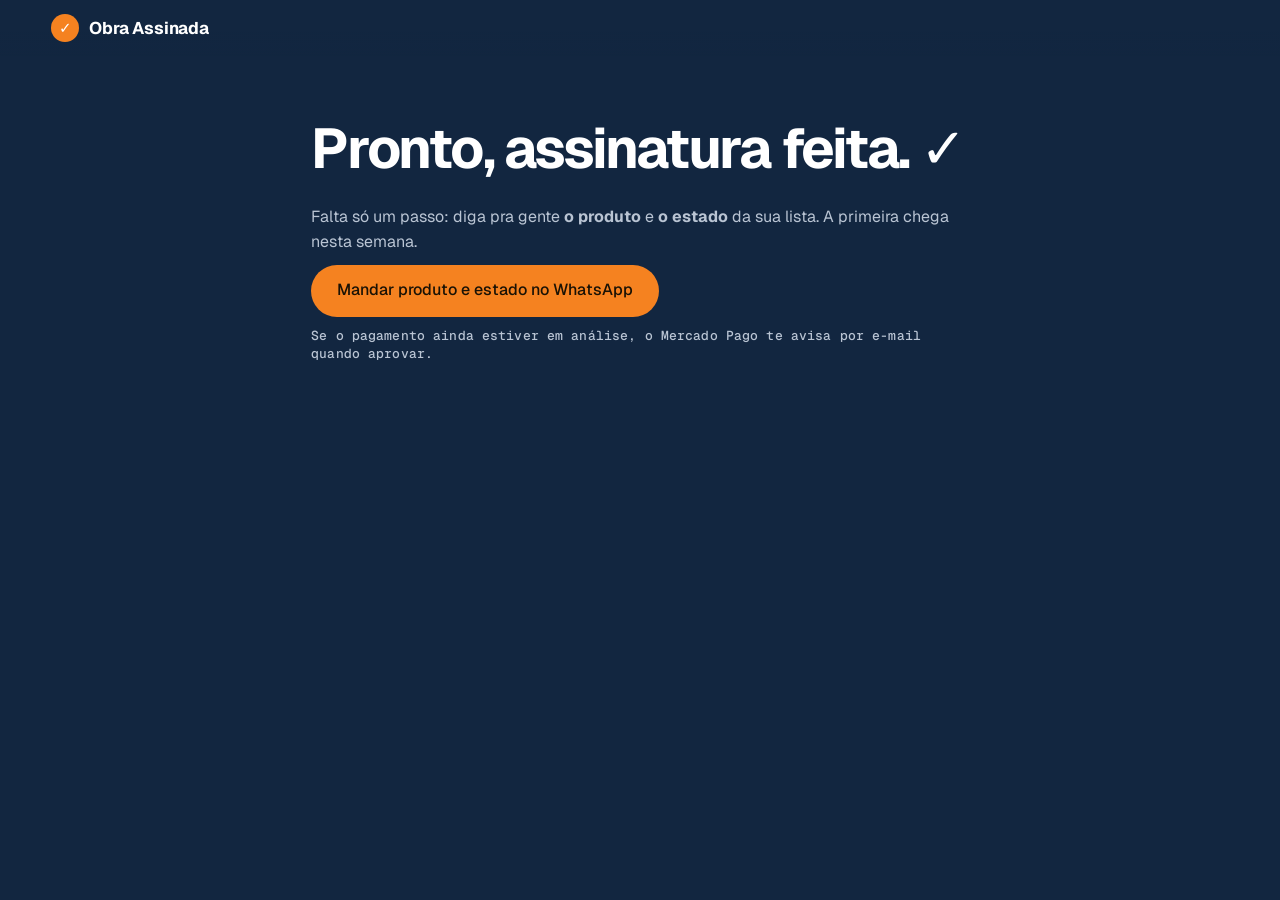
==== obrigado.html @ 435a3ada "Add Obra Assinada brand assets and landing site Co-Authored-By: Claude Opus 5.5 <noreply@anthropic.c" ====
<!doctype html>
<html lang="pt-BR">
<head>
<meta charset="utf-8">
<meta name="viewport" content="width=device-width, initial-scale=1">
<title>Assinatura feita · Obra Assinada</title>
<meta name="robots" content="noindex">
<link rel="icon" href="img/icon.png">
<link href="https://fonts.googleapis.com/css2?family=Geist:wght@400;500;700&family=Geist+Mono:wght@500&display=swap" rel="stylesheet">
<link rel="stylesheet" href="style.css">
</head>
<body>
<header class="nav"><a class="marca" href="./"><span class="marca__selo" aria-hidden="true">✓</span>Obra Assinada</a></header>
<main class="pagina">
  <h1>Pronto, assinatura feita. ✓</h1>
  <p>Falta só um passo: diga pra gente <b>o produto</b> e <b>o estado</b> da sua lista. A primeira chega nesta semana.</p>
  <p><a class="pilula pilula--acento pilula--g" id="zap" href="#">Mandar produto e estado no WhatsApp</a></p>
  <p class="rotulo">Se o pagamento ainda estiver em análise, o Mercado Pago te avisa por e-mail quando aprovar.</p>
</main>
<script src="config.js"></script>
<script>
  const q = new URLSearchParams(location.search);
  const id = q.get("preapproval_id") || "";
  const msg = "Oi! Acabei de assinar a Obra Assinada" + (id ? " (assinatura " + id + ")" : "") +
    ". Produto: ___ / Estado: ___ / Empresa: ___";
  document.getElementById("zap").href = "https://wa.me/" + window.OA.whatsapp + "?text=" + encodeURIComponent(msg);
</script>
</body>
</html>
---- style.css ----
/* Obra Assinada · navy base (~60%), white/paper neutral (~30%), orange accent (~10%) */
:root{
  --base:#122640;
  --base-2:#1b3354;
  --papel:#f6f3ec;
  --branco:#ffffff;
  --acento:#f58220;
  --texto-2:#b9c4d3;   /* secondary text on navy */
  --tinta:#122640;
  --fio:rgba(255,255,255,.14);
  --fonte:"Geist",system-ui,sans-serif;
  --mono:"Geist Mono",ui-monospace,monospace;
  --m:clamp(16px,4vw,56px);
  --ease:cubic-bezier(.2,.7,.2,1);
}
*{box-sizing:border-box;margin:0;padding:0}
html{background:var(--base)}
body{background:var(--base);color:var(--branco);font:400 16px/1.55 var(--fonte);-webkit-font-smoothing:antialiased;overflow-x:clip}
a{color:inherit}
:focus-visible{outline:2px solid var(--acento);outline-offset:3px}
.rotulo{font:500 13px/1.4 var(--mono);color:var(--texto-2);letter-spacing:.01em}

/* pills */
.pilula{display:inline-flex;align-items:center;justify-content:center;height:36px;padding:0 16px;border-radius:999px;background:var(--branco);color:var(--tinta);font-weight:500;font-size:14px;text-decoration:none;white-space:nowrap;transition:transform .25s var(--ease),background-color .25s}
.pilula:hover{transform:translateY(-2px)}
.pilula--acento{background:var(--acento);color:#1a1205}
.pilula--linha{background:transparent;color:var(--branco);box-shadow:inset 0 0 0 1.5px var(--fio)}
.pilula--g{height:52px;padding:0 26px;font-size:16px}

/* nav */
.nav{position:fixed;inset:0 0 auto;z-index:50;display:flex;justify-content:space-between;align-items:center;gap:12px;padding:14px var(--m);background:linear-gradient(var(--base) 55%,transparent)}
.marca{display:flex;align-items:center;gap:10px;font-weight:700;font-size:17px;text-decoration:none;letter-spacing:-.01em}
.marca__selo{display:grid;place-items:center;width:28px;height:28px;border-radius:50%;background:var(--acento);color:var(--branco);font-size:15px;font-weight:700}
.nav__links{display:flex;gap:6px}
@media (max-width:640px){.nav__links .pilula:not(.pilula--acento){display:none}}

/* hero */
.hero{min-height:100svh;display:flex;flex-direction:column;justify-content:center;gap:28px;padding:120px var(--m) 64px;max-width:1280px;margin:0 auto}
.hero__titulo{font-weight:700;font-size:clamp(44px,9vw,128px);line-height:.95;letter-spacing:-.045em}
.hero__titulo .linha{display:block}
.linha--acento{color:var(--acento)}
.hero__sub{max-width:620px;font-size:clamp(17px,1.6vw,20px);color:var(--texto-2)}
.hero__acoes{display:flex;flex-wrap:wrap;gap:10px}
.hero__rolar{margin-top:12px}

/* scene */
.cena{position:relative;height:340vh}
.cena__palco{position:sticky;top:0;height:100svh;display:grid;place-items:center;overflow:hidden}
.doc{position:absolute;width:min(440px,84vw);padding:30px 28px 26px;background:var(--papel);color:var(--tinta);border-radius:6px;box-shadow:0 30px 80px rgba(0,0,0,.35);transform-origin:50% 50%;will-change:transform}
.doc__topo{font:500 11px/1.3 var(--mono);color:#5b6b80;letter-spacing:.04em}
.doc__titulo{margin:12px 0 16px;font-weight:700;font-size:21px;line-height:1.15;letter-spacing:-.02em}
.doc__linhas{display:grid;gap:7px;margin-bottom:16px}
.doc__linhas i{display:block;height:7px;border-radius:4px;background:#d9d3c5;transform-origin:left;transform:scaleX(var(--l,1))}
.doc__linhas i:nth-child(3n){width:78%}.doc__linhas i:nth-child(4n){width:88%}
.doc__campo{font-size:14px;margin-top:4px}
.doc__assinatura{margin-top:22px;padding-top:10px;border-top:1px dashed #b9b19f;font:500 12px var(--mono);color:#5b6b80}
.carimbo{position:absolute;right:18px;bottom:46px;padding:8px 14px;border:4px solid var(--acento);border-radius:8px;color:var(--acento);font-weight:700;font-size:28px;letter-spacing:.08em;transform:rotate(-12deg) scale(3);opacity:0;mix-blend-mode:multiply}
.cena__textos{position:absolute;left:var(--m);bottom:6svh;width:min(420px,calc(100vw - 2 * var(--m)));height:5.5em}
.cena__passo{position:absolute;bottom:0;left:0;width:100%;font-weight:500;font-size:clamp(20px,2.2vw,28px);line-height:1.2;letter-spacing:-.02em;opacity:0;transform:translateY(20px)}
.cena__passo .rotulo{display:block;margin-bottom:6px;color:var(--acento)}
.zap{position:absolute;width:min(380px,88vw);background:#0b141a;border-radius:18px;overflow:hidden;box-shadow:0 30px 80px rgba(0,0,0,.4);opacity:0;transform:translateY(60px) scale(.94)}
.zap__topo{display:flex;align-items:center;gap:10px;padding:12px 14px;background:#1f2c34}
.zap__topo small{display:block;color:#8696a0;font-size:12px}
.zap__avatar{display:grid;place-items:center;width:34px;height:34px;border-radius:50%;background:var(--acento);font-weight:700}
.zap__msg{margin:14px;padding:12px 14px;background:#005c4b;border-radius:10px 10px 10px 2px;font-size:14px}
.zap__lista{list-style:none;display:grid;gap:8px;margin:10px 0}
.zap__lista li{padding:8px 10px;background:rgba(0,0,0,.18);border-radius:8px;opacity:0;transform:translateX(-14px)}
.zap__lista small{color:#d1e7dd}
.zap__rodape{font-size:13px;color:#d1e7dd}
.cena__nota{position:absolute;right:var(--m);bottom:24px;text-align:right}
@media (min-width:900px){.cena__textos{bottom:auto;top:42%;height:auto}.cena__passo{bottom:auto;top:0}.doc,.zap{margin-left:24vw}}
@media (max-width:899px){.cena__palco{place-items:start center}.doc,.zap{top:84px}.doc{padding:22px 20px}.doc__titulo{font-size:18px}}

/* numbers */
.numeros{display:grid;grid-template-columns:repeat(auto-fit,minmax(240px,1fr));gap:1px;background:var(--fio);border-block:1px solid var(--fio)}
.numero{padding:44px var(--m);background:var(--base)}
.numero b{display:block;font-weight:700;font-size:clamp(44px,6vw,84px);line-height:1;letter-spacing:-.04em;color:var(--acento)}
.numero span{display:block;margin-top:10px;max-width:280px;color:var(--texto-2)}

/* sections */
.como,.vem,.planos,.faq{padding:clamp(72px,10vw,140px) var(--m);max-width:1280px;margin:0 auto}
.secao__titulo{font-weight:700;font-size:clamp(34px,5vw,64px);line-height:1;letter-spacing:-.04em;margin-bottom:40px}
.passos{list-style:none;counter-reset:p;display:grid;grid-template-columns:repeat(auto-fit,minmax(260px,1fr));gap:20px}
.passos li{counter-increment:p;padding:28px;border-radius:14px;background:var(--base-2)}
.passos li::before{content:counter(p);display:grid;place-items:center;width:36px;height:36px;margin-bottom:18px;border-radius:50%;background:var(--acento);color:#1a1205;font-weight:700}
.passos b{display:block;font-size:20px;letter-spacing:-.02em;margin-bottom:8px}
.passos span{color:var(--texto-2)}

/* table */
.tabela{border-radius:14px;overflow:hidden;background:var(--papel);color:var(--tinta)}
.tabela__linha{display:grid;grid-template-columns:1.3fr 1fr .8fr 2fr 1fr .7fr;gap:14px;padding:16px 20px;border-top:1px solid #e2dccf;font-size:14px}
.tabela__cab{border-top:0;font:500 12px var(--mono);color:#5b6b80;text-transform:uppercase;letter-spacing:.04em}
.tabela a{color:#b4570a;font-weight:500}
.borrado{filter:blur(.5px);color:#5b6b80;font-family:var(--mono)}
.vem__nota{margin-top:14px}
@media (max-width:820px){
  .tabela__cab{display:none}
  .tabela__linha{grid-template-columns:1fr 1fr;row-gap:6px}
  .tabela__linha span:nth-child(1){grid-column:1/-1;font-weight:700}
  .tabela__linha span:nth-child(4){grid-column:1/-1}
}

/* plans */
.planos__sub{max-width:560px;color:var(--texto-2);margin:-20px 0 36px;font-size:18px}
.cartoes{display:grid;grid-template-columns:repeat(auto-fit,minmax(280px,1fr));gap:18px;max-width:820px}
.cartao{display:flex;flex-direction:column;gap:18px;padding:32px 28px;border-radius:18px;background:var(--base-2)}
.cartao--destaque{box-shadow:inset 0 0 0 2px var(--acento)}
.cartao h3{font-size:22px;letter-spacing:-.02em}
.preco{color:var(--texto-2)}
.preco b{font-size:48px;letter-spacing:-.04em;color:var(--branco)}
.cartao ul{list-style:none;display:grid;gap:8px;flex:1}
.cartao li::before{content:"✓ ";color:var(--acento);font-weight:700}
.planos__nota{margin-top:20px;max-width:620px}

/* faq */
.faq details{border-top:1px solid var(--fio);padding:20px 0;max-width:820px}
.faq summary{cursor:pointer;font-weight:500;font-size:19px;list-style:none;display:flex;justify-content:space-between;gap:16px}
.faq summary::after{content:"+";color:var(--acento);font-size:24px;line-height:1}
.faq details[open] summary::after{content:"–"}
.faq details p{margin-top:12px;color:var(--texto-2);max-width:680px}

/* end */
.fim{padding:clamp(90px,14vw,200px) var(--m);display:flex;flex-direction:column;align-items:flex-start;gap:36px;background:var(--papel);color:var(--tinta)}
.fim__titulo{font-weight:700;font-size:clamp(44px,8.5vw,128px);line-height:.95;letter-spacing:-.045em}
.fim__titulo span{color:#c45f08}
.rodape{padding:48px var(--m) 56px;display:grid;gap:10px;color:var(--texto-2);font-size:14px}
.rodape__marca{color:var(--branco);font-weight:700;font-size:22px}

/* subpages */
.pagina{max-width:760px;margin:0 auto;padding:120px var(--m) 80px}
.pagina h1{font-size:clamp(34px,5vw,56px);line-height:1.02;letter-spacing:-.04em;margin-bottom:28px}
.pagina h2{font-size:22px;margin:36px 0 10px}
.pagina p,.pagina li{color:var(--texto-2);margin-bottom:10px}
.pagina ul{padding-left:20px}

@media (prefers-reduced-motion:reduce){
  .cena{height:auto}
  .cena__palco{position:relative;height:auto;display:flex;flex-direction:column;gap:32px;padding:60px var(--m)}
  .doc,.zap,.cena__textos{position:relative;inset:auto}
  .zap,.zap__lista li,.cena__passo,.carimbo{opacity:1;transform:none}
  .cena__passo{position:relative;margin-bottom:12px}
  .carimbo{transform:rotate(-12deg)}
}
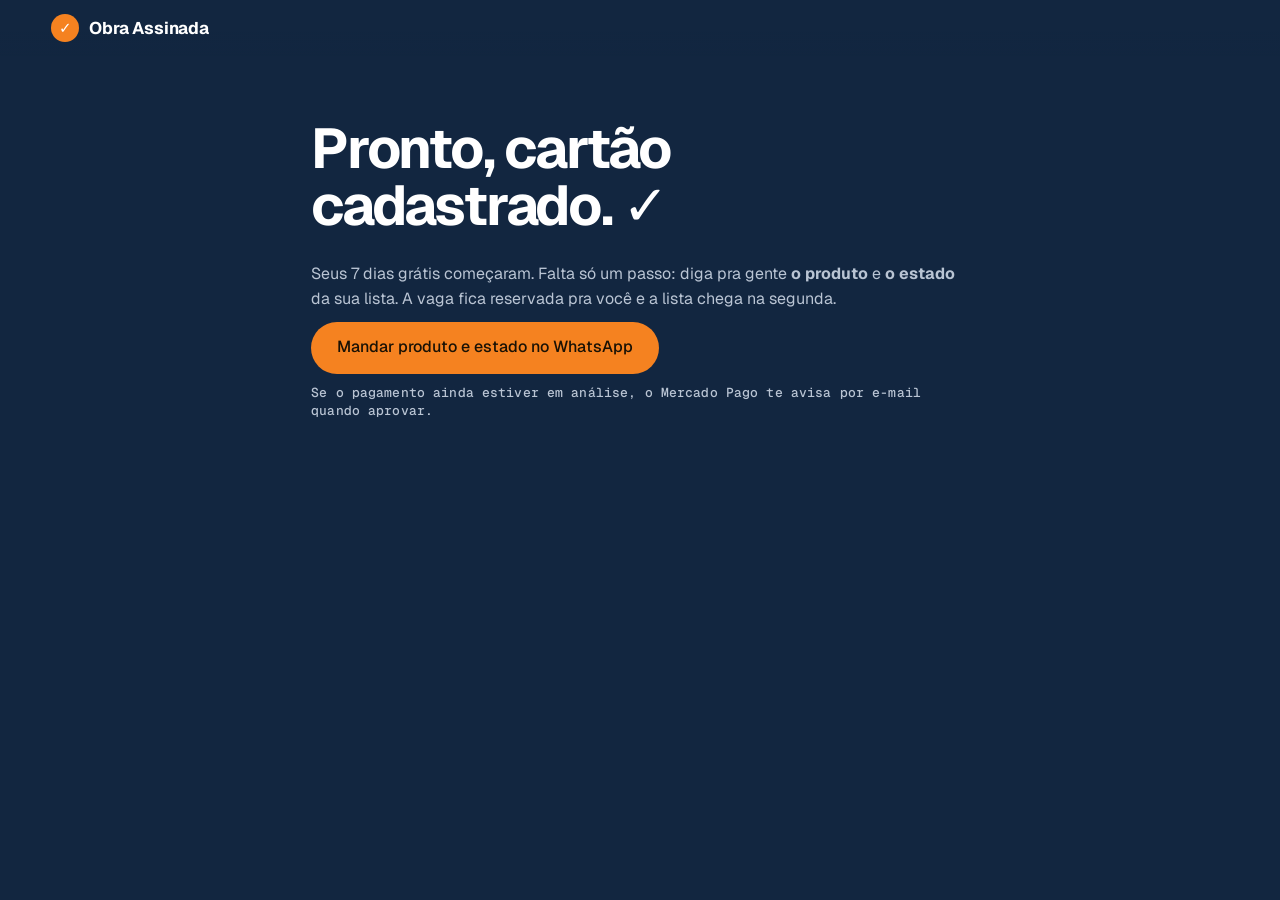
==== commit 122118a6: "Automate Obra Assinada: private news works, exclusive slots, samples, outreach, replies, Monday list" ====
--- a/obrigado.html
+++ b/obrigado.html
@@ -12,8 +12,8 @@
 <body>
 <header class="nav"><a class="marca" href="./"><span class="marca__selo" aria-hidden="true">✓</span>Obra Assinada</a></header>
 <main class="pagina">
-  <h1>Pronto, assinatura feita. ✓</h1>
-  <p>Falta só um passo: diga pra gente <b>o produto</b> e <b>o estado</b> da sua lista. A primeira chega nesta semana.</p>
+  <h1>Pronto, cartão cadastrado. ✓</h1>
+  <p>Seus 7 dias grátis começaram. Falta só um passo: diga pra gente <b>o produto</b> e <b>o estado</b> da sua lista. A vaga fica reservada pra você e a lista chega na segunda.</p>
   <p><a class="pilula pilula--acento pilula--g" id="zap" href="#">Mandar produto e estado no WhatsApp</a></p>
   <p class="rotulo">Se o pagamento ainda estiver em análise, o Mercado Pago te avisa por e-mail quando aprovar.</p>
 </main>
--- a/style.css
+++ b/style.css
@@ -141,3 +141,16 @@
   .cena__passo{position:relative;margin-bottom:12px}
   .carimbo{transform:rotate(-12deg)}
 }
+
+/* plans: weekly price line */
+.preco__semana{margin-top:-10px;font:500 13px var(--mono);color:var(--acento)}
+
+/* slots scoreboard */
+.vagas{padding:0 var(--m) clamp(72px,10vw,140px);max-width:1280px;margin:0 auto}
+.vagas__grade{display:grid;grid-template-columns:minmax(150px,1.4fr) repeat(5,minmax(44px,1fr));gap:1px;max-width:820px;background:var(--fio);border-radius:14px;overflow:hidden;font-size:14px}
+.vagas__grade span{padding:12px 10px;background:var(--base-2);text-align:center}
+.vagas__grade .vg-prod{text-align:left;font-weight:500}
+.vagas__grade .vg-cab{background:var(--base);font:500 12px var(--mono);color:var(--texto-2)}
+.vg-aberto{color:#8fd19e}.vg-teste{color:var(--acento)}.vg-fechado{color:#e88;text-decoration:line-through}
+.vagas .rotulo{margin-top:12px}
+@media (max-width:520px){.vagas__grade{grid-template-columns:minmax(92px,1.3fr) repeat(5,minmax(0,1fr));font-size:11px}.vagas__grade span{padding:9px 2px;overflow-wrap:anywhere}}
